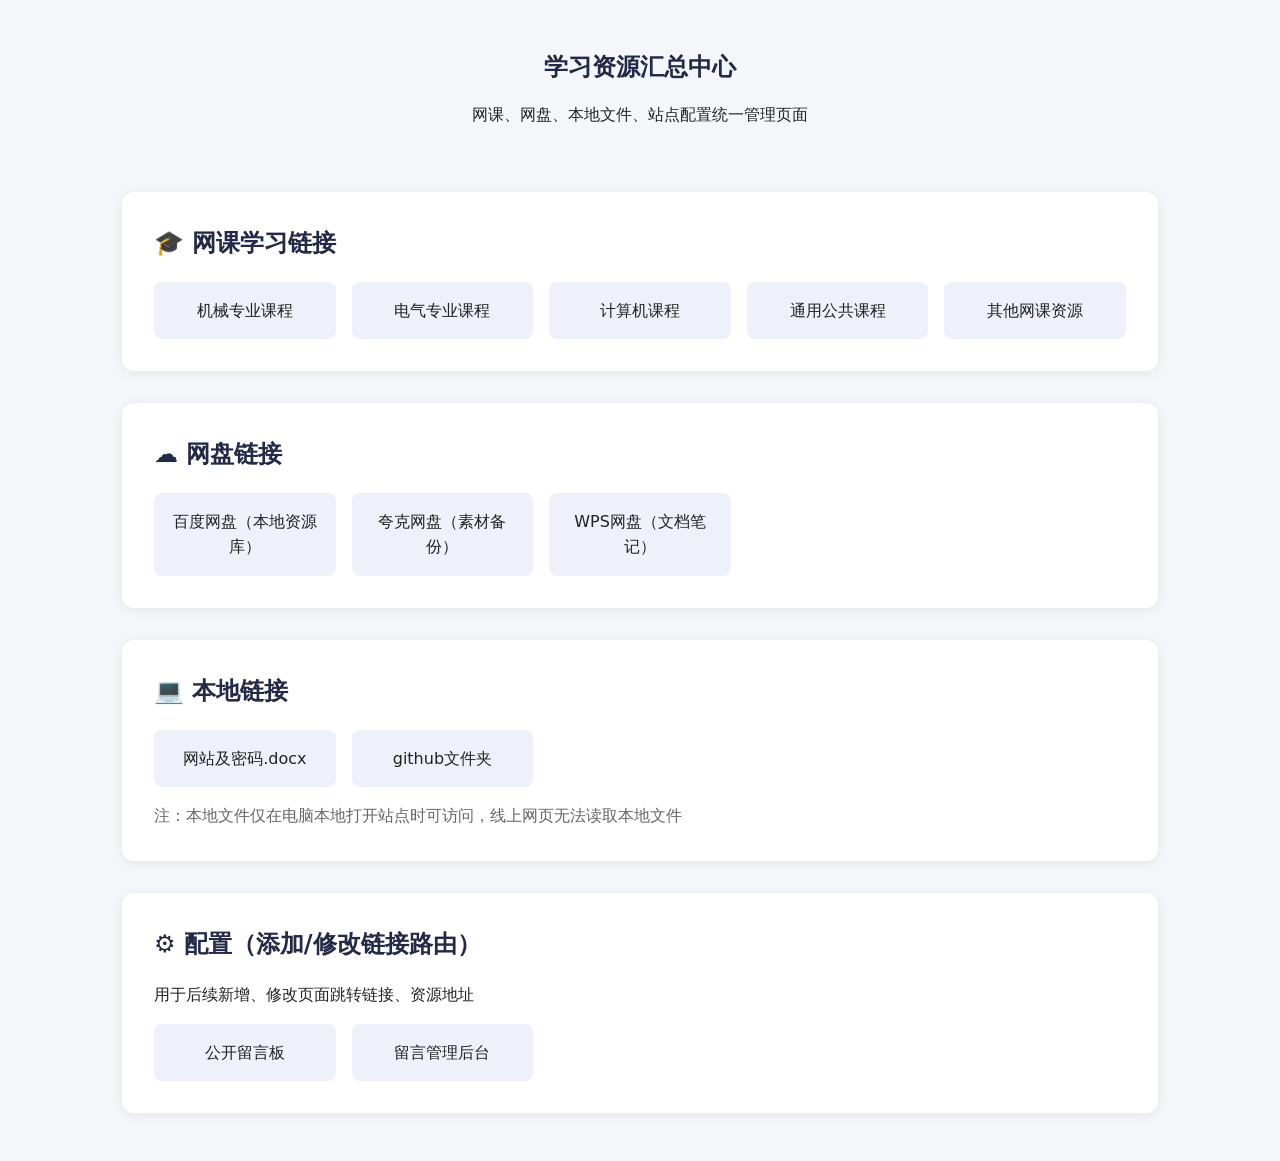
==== index.html @ 5c82ffae "站点内容自动更新 周四 2026/07/23 22:11:00.26" ====
<!DOCTYPE html>
<html lang="zh-CN">
<head>
    <meta charset="UTF-8">
    <meta name="viewport" content="width=device-width, initial-scale=1.0">
    <title>我的大学学习知识库</title>
    <link rel="stylesheet" href="style.css">
</head>
<body>
<main class="container">
    <section class="welcome">
        <h1>学习资源汇总中心</h1>
        <p>网课、网盘、本地文件、站点配置统一管理页面</p>
    </section>

    <!-- 板块1：网课学习链接 -->
    <section id="online-course" class="card-box">
        <h2>🎓 网课学习链接</h2>
        <div class="card-row" style="margin-top:16px;">
            <div class="card" onclick="window.open('mechanical.html','_blank')">机械专业课程</div>
            <div class="card" onclick="window.open('electric.html','_blank')">电气专业课程</div>
            <div class="card" onclick="window.open('computer.html','_blank')">计算机课程</div>
            <div class="card" onclick="window.open('general.html','_blank')">通用公共课程</div>
            <div class="card" onclick="window.open('other.html','_blank')">其他网课资源</div>
        </div>
    </section>

    <!-- 板块2：网盘链接 -->
    <section id="net-disk" class="card-box">
        <h2>☁️ 网盘链接</h2>
        <div class="card-row" style="margin-top:16px;">
            <a target="_blank" href="#" class="card">百度网盘（本地资源库）</a>
            <a target="_blank" href="#" class="card">夸克网盘（素材备份）</a>
            <a target="_blank" href="#" class="card">WPS网盘（文档笔记）</a>
        </div>
    </section>

    <!-- 板块3：本地链接 -->
    <section id="local-file" class="card-box">
        <h2>💻 本地链接</h2>
        <div class="card-row" style="margin-top:16px;">
            <a href="网站及密码.docx" class="card">网站及密码.docx</a>
            <a href="#" class="card">github文件夹</a>
        </div>
        <p style="margin-top:16px; color:#666;">注：本地文件仅在电脑本地打开站点时可访问，线上网页无法读取本地文件</p>
    </section>

    <!-- 板块4：配置 -->
    <section id="config" class="card-box">
        <h2>⚙️ 配置（添加/修改链接路由）</h2>
        <p>用于后续新增、修改页面跳转链接、资源地址</p>
        <div class="card-row" style="margin-top:16px;">
            <div class="card" onclick="window.open('message.html','_blank')">公开留言板</div>
            <div class="card" onclick="window.open('https://github.com/LuciferTzzz/LuciferTzzz.github.io/issues?q=label%3Amessage-board','_blank')">留言管理后台</div>
        </div>
    </section>
</main>
</body>
</html>
---- style.css ----
* {
    margin: 0;
    padding: 0;
    box-sizing: border-box;
    font-family: "Microsoft YaHei", system-ui, sans-serif;
}

body {
    background-color: #f4f6fa;
    color: #222;
    line-height: 1.6;
}

.navbar {
    background: #232946;
    color: white;
    padding: 1rem 5%;
    display: flex;
    justify-content: space-between;
    align-items: center;
    flex-wrap: wrap;
    gap: 1rem;
}
.nav-title {
    font-size: 1.4rem;
    font-weight: bold;
}
.nav-list a {
    color: #d8d9e6;
    text-decoration: none;
    margin: 0 0.7rem;
}
.nav-list a.active, .nav-list a:hover {
    color: #fff;
    border-bottom: 2px solid #b491c8;
}

.container {
    max-width: 1100px;
    margin: 3rem auto;
    padding: 0 2rem;
}

.welcome {
    text-align: center;
    margin-bottom: 4rem;
}
.welcome h1 {
    color: #232946;
    margin-bottom: 1rem;
}

.card-box {
    background: white;
    padding: 2rem;
    border-radius: 12px;
    box-shadow: 0 2px 12px #00000012;
    margin-bottom: 2rem;
}
.card-box h2 {
    margin-bottom: 1.2rem;
    color: #232946;
}

.card-row {
    display: grid;
    grid-template-columns: repeat(auto-fill, minmax(160px, 1fr));
    gap: 1rem;
}
.card {
    background: #eef0fa;
    padding: 1rem;
    text-align: center;
    border-radius: 8px;
    cursor: default;
    transition: 0.2s;
    /* 新增：让a标签继承样式，去除链接下划线 */
    text-decoration: none;
    color: inherit;
}
.card:hover {
    background: #d8dcf0;
}

.link-list {
    padding-left: 1.4rem;
}
.link-list li {
    padding: 4px 0;
}

footer {
    text-align: center;
    padding: 2rem;
    color: #666;
    font-size: 0.9rem;
}

.back-home-btn {
    display: inline-block;
    padding: 10px 16px;
    background: #232946;
    color: white;
    text-decoration: none;
    border-radius: 8px;
    font-size: 0.95rem;
}

.back-home-btn:hover {
    background: #b491c8;
}
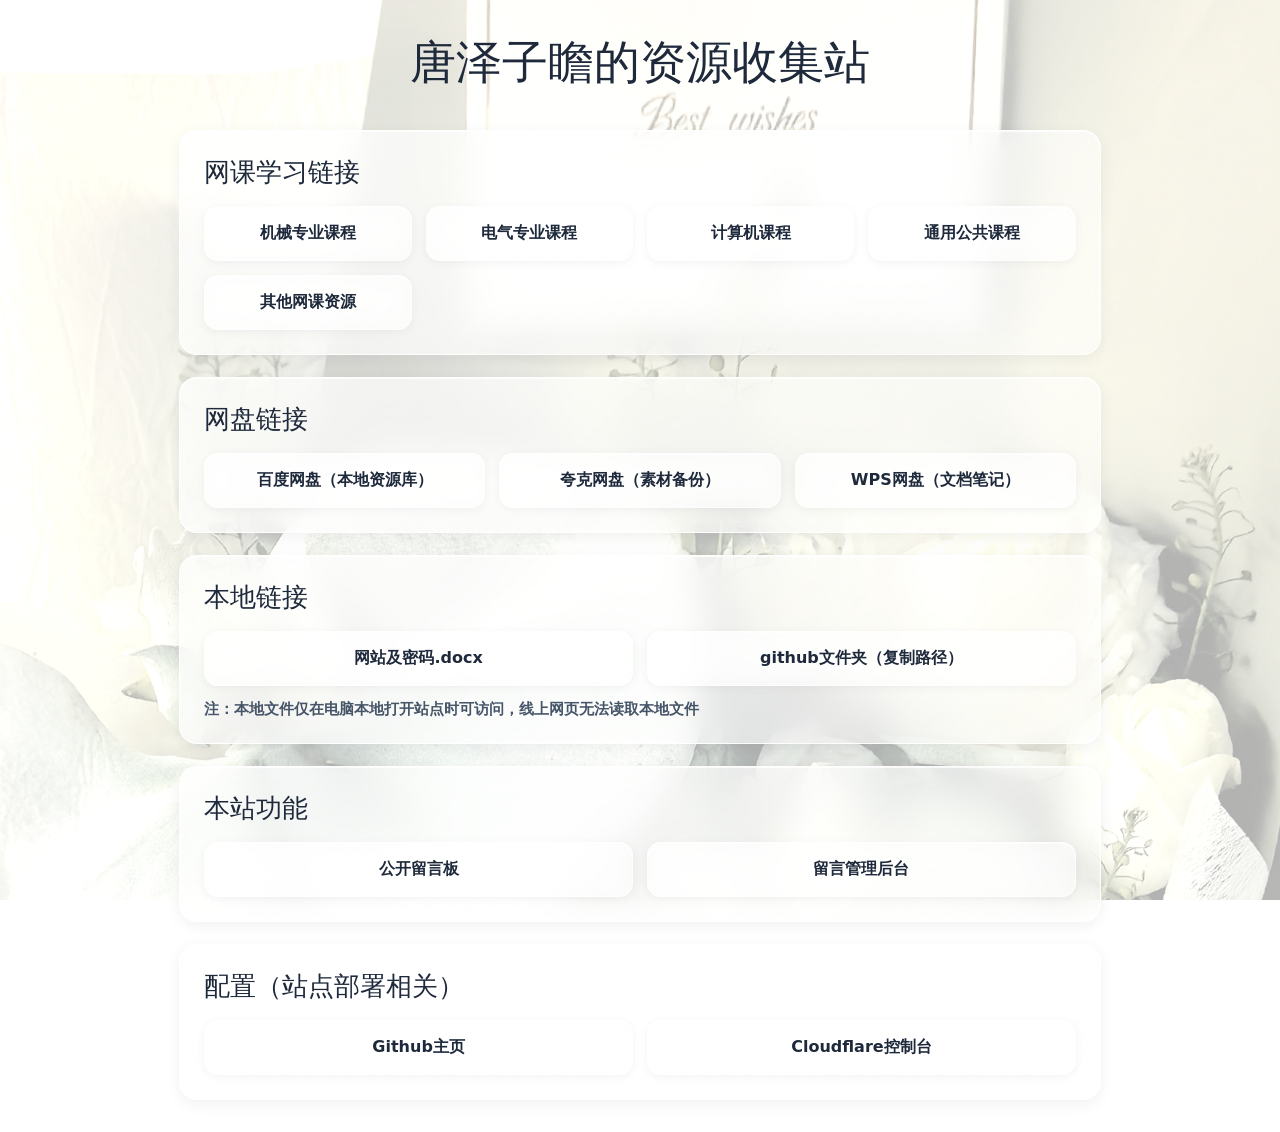
==== commit fed686a8: "站点内容自动更新 周五 2026/07/24 19:54:22.71" ====
--- a/index.html
+++ b/index.html
@@ -1,21 +1,156 @@
 <!DOCTYPE html>
 <html lang="zh-CN">
 <head>
-    <meta charset="UTF-8">
-    <meta name="viewport" content="width=device-width, initial-scale=1.0">
-    <title>我的大学学习知识库</title>
-    <link rel="stylesheet" href="style.css">
+<meta charset="UTF-8">
+<meta name="viewport" content="width=device-width, initial-scale=1.0, maximum-scale=1.0, user-scalable=no">
+<link rel="icon" href="data:image/svg+xml,<svg xmlns='http://www.w3.org/2000/svg' viewBox='0 0 100 100'><text y='90' font-size='90'>📚</text></svg>">
+<title>唐泽子瞻的资源收集站</title>
+<style>
+*{box-sizing:border-box;margin:0;padding:0}
+body{
+    max-width:960px;
+    margin:2rem auto;
+    padding:0 clamp(0.8rem,3vw,1.2rem);
+    font-family:"PingFang SC","Microsoft YaHei","HarmonyOS Sans SC",system-ui,-apple-system,sans-serif;
+    font-weight:bold;
+    background: url("flowers.png") no-repeat center center fixed;
+    background-size: cover;
+    min-height: 100vh;
+    position: relative;
+    overflow-x: hidden;
+}
+#particles{
+    position: fixed;
+    top: 0;
+    left: 0;
+    width: 100%;
+    height: 100%;
+    pointer-events: none;
+    z-index: 999;
+}
+.welcome{
+    text-align:center;
+    margin-bottom:clamp(24px,5vw,36px);
+}
+.welcome h1{
+    font-size:clamp(32px,7vw,46px);
+    margin-bottom:0;
+    font-family:"LiSu","隶书","STLiti","KaiTi","楷体","HarmonyOS Sans SC","PingFang SC",system-ui,sans-serif;
+    font-weight:normal;
+    color:#1e293b;
+}
+.card-box{
+    border-radius:18px;
+    padding:clamp(18px,3vw,24px);
+    margin-bottom:clamp(16px,4vw,22px);
+    background: linear-gradient(135deg, rgba(255,255,255,0.75) 0%, rgba(255,255,255,0.55) 100%);
+    backdrop-filter: blur(16px) saturate(140%);
+    -webkit-backdrop-filter: blur(16px) saturate(140%);
+    border:1px solid rgba(255,255,255,0.85);
+    box-shadow: 0 4px 16px rgba(15, 23, 42, 0.06), inset 0 1px 1px rgba(255,255,255,0.8);
+    transition:0.28s ease;
+    position:relative;
+    overflow:hidden;
+    cursor:default;
+}
+.card-box::before{
+    content:"";
+    position:absolute;
+    inset:-1px;
+    border-radius:19px;
+    padding:1px;
+    background:linear-gradient(135deg,rgba(255,255,255,0.9),rgba(255,255,255,0.25),rgba(255,255,255,0.7));
+    -webkit-mask: linear-gradient(#fff 0 0) content-box, linear-gradient(#fff 0 0);
+    mask: linear-gradient(#fff 0 0) content-box, linear-gradient(#fff 0 0);
+    -webkit-mask-composite: xor;
+    mask-composite: exclude;
+    opacity:0.55;
+    pointer-events:none;
+}
+.card-box::after{
+    content:"";
+    position:absolute;
+    inset:-30%;
+    background:radial-gradient(circle at var(--x,0) var(--y,0), rgba(255,255,255,0.22), transparent 42%);
+    pointer-events:none;
+    opacity:0;
+    transition:opacity 0.3s;
+}
+.card-box:hover::after{
+    opacity:1;
+}
+.card-box:hover{
+    transform: translateY(-3px);
+    box-shadow:0 14px 32px rgba(15, 23, 42, 0.10), inset 0 1px 1px rgba(255,255,255,0.9);
+}
+.card-box h2{
+    font-size:clamp(20px,4vw,26px);
+    color:#1e293b;
+    font-family:"LiSu","隶书","STLiti","KaiTi","楷体","HarmonyOS Sans SC","PingFang SC",system-ui,sans-serif;
+    font-weight:normal;
+}
+.card-row{
+    display:grid;
+    grid-template-columns: repeat(auto-fit, minmax(clamp(140px,22vw,170px), 1fr));
+    gap:clamp(10px,2vw,14px);
+}
+.card, .card:link{
+    display:flex;
+    align-items:center;
+    justify-content:center;
+    text-align:center;
+    padding:clamp(12px,2vw,16px) 8px;
+    border-radius:14px;
+    background:linear-gradient(135deg,rgba(255,255,255,0.65),rgba(255,255,255,0.42));
+    border:1px solid rgba(255,255,255,0.7);
+    font-size:clamp(14px,2.8vw,16px);
+    color:#1e293b;
+    text-decoration:none;
+    transition:0.26s ease;
+    backdrop-filter: blur(10px);
+    -webkit-backdrop-filter: blur(10px);
+    box-shadow:0 2px 10px rgba(15,23,42,0.05), inset 0 1px 1px rgba(255,255,255,0.75);
+    position:relative;
+    overflow:hidden;
+    cursor:pointer;
+}
+.card::before{
+    content:"";
+    position:absolute;
+    inset:0;
+    background:radial-gradient(circle at var(--x,0) var(--y,0), rgba(255,255,255,0.3), transparent 38%);
+    pointer-events:none;
+    opacity:0;
+    transition:opacity 0.28s;
+}
+.card:hover::before{
+    opacity:1;
+}
+.card:hover{
+    transform: translateY(-3px) scale(1.02);
+    background:linear-gradient(135deg,rgba(255,255,255,0.75),rgba(255,255,255,0.52));
+    box-shadow:0 10px 24px rgba(15,23,42,0.09), inset 0 1px 1px rgba(255,255,255,0.85);
+}
+.card:active{
+    transform: translateY(0px) scale(0.985);
+}
+.card-box > p{
+    margin-top:14px;
+    font-size:clamp(13px,2.5vw,15px);
+    color:#475569;
+}
+</style>
 </head>
 <body>
+<canvas id="particles"></canvas>
 <main class="container">
     <section class="welcome">
-        <h1>学习资源汇总中心</h1>
-        <p>网课、网盘、本地文件、站点配置统一管理页面</p>
+        <h1>唐泽子瞻的资源收集站</h1>
     </section>
 
     <!-- 板块1：网课学习链接 -->
     <section id="online-course" class="card-box">
-        <h2>🎓 网课学习链接</h2>
+        <h2>网课学习链接</h2>
         <div class="card-row" style="margin-top:16px;">
             <div class="card" onclick="window.open('mechanical.html','_blank')">机械专业课程</div>
             <div class="card" onclick="window.open('electric.html','_blank')">电气专业课程</div>
@@ -27,7 +162,7 @@
 
     <!-- 板块2：网盘链接 -->
     <section id="net-disk" class="card-box">
-        <h2>☁️ 网盘链接</h2>
+        <h2>网盘链接</h2>
         <div class="card-row" style="margin-top:16px;">
             <a target="_blank" href="#" class="card">百度网盘（本地资源库）</a>
             <a target="_blank" href="#" class="card">夸克网盘（素材备份）</a>
@@ -37,23 +172,125 @@
 
     <!-- 板块3：本地链接 -->
     <section id="local-file" class="card-box">
-        <h2>💻 本地链接</h2>
+        <h2>本地链接</h2>
         <div class="card-row" style="margin-top:16px;">
             <a href="网站及密码.docx" class="card">网站及密码.docx</a>
-            <a href="#" class="card">github文件夹</a>
-        </div>
-        <p style="margin-top:16px; color:#666;">注：本地文件仅在电脑本地打开站点时可访问，线上网页无法读取本地文件</p>
-    </section>
-
-    <!-- 板块4：配置 -->
-    <section id="config" class="card-box">
-        <h2>⚙️ 配置（添加/修改链接路由）</h2>
-        <p>用于后续新增、修改页面跳转链接、资源地址</p>
+            <div class="card" onclick="copyGithubPath()">github文件夹（复制路径）</div>
+        </div>
+        <p>注：本地文件仅在电脑本地打开站点时可访问，线上网页无法读取本地文件</p>
+    </section>
+
+    <!-- 板块4：本站功能 -->
+    <section id="site-func" class="card-box">
+        <h2>本站功能</h2>
         <div class="card-row" style="margin-top:16px;">
             <div class="card" onclick="window.open('message.html','_blank')">公开留言板</div>
             <div class="card" onclick="window.open('https://github.com/LuciferTzzz/LuciferTzzz.github.io/issues?q=label%3Amessage-board','_blank')">留言管理后台</div>
         </div>
     </section>
+
+    <!-- 板块5：配置管理 -->
+    <section id="config" class="card-box">
+        <h2>配置（站点部署相关）</h2>
+        <div class="card-row" style="margin-top:16px;">
+            <a target="_blank" href="https://github.com" class="card">Github主页</a>
+            <a target="_blank" href="https://dash.cloudflare.com/" class="card">Cloudflare控制台</a>
+        </div>
+    </section>
 </main>
+
+<script>
+// 复制github本地文件夹路径
+function copyGithubPath(){
+    const path = 'D:\\study\\coding\\github';
+    navigator.clipboard.writeText(path).then(()=>{
+        alert('路径已复制：\n' + path + '\n打开此电脑，地址栏粘贴跳转');
+    }).catch(()=>{
+        alert('复制失败，路径：\n' + path);
+    })
+}
+
+/* 粒子动画 + 鼠标跟随反光变量注入 */
+const canvas = document.getElementById("particles");
+const ctx = canvas.getContext("2d");
+let w, h;
+let particles = [];
+let mouse = { x: 0, y: 0 };
+
+function resize(){
+  w = canvas.width = window.innerWidth;
+  h = canvas.height = window.innerHeight;
+}
+resize();
+window.addEventListener("resize", resize);
+
+class Particle{
+  constructor(x, y, type = "move"){
+    this.x = x;
+    this.y = y;
+    this.size = type === "click" ? Math.random() * 6 + 4 : Math.random() * 3 + 2;
+    this.speedX = (Math.random() - 0.5) * (type === "click" ? 6 : 2);
+    this.speedY = (Math.random() - 0.5) * (type === "click" ? 6 : 2);
+    this.life = 1;
+    this.decay = type === "click" ? 0.018 : 0.008;
+    this.color = type === "click"
+      ? `rgba(80, 90, 110, ${Math.random() * 0.35 + 0.18})`
+      : `rgba(120, 130, 150, ${Math.random() * 0.25 + 0.1})`;
+  }
+  update(){
+    this.x += this.speedX;
+    this.y += this.speedY;
+    this.life -= this.decay;
+    this.size *= 0.97;
+  }
+  draw(){
+    ctx.save();
+    ctx.globalAlpha = this.life;
+    ctx.fillStyle = this.color;
+    ctx.beginPath();
+    ctx.arc(this.x, this.y, this.size, 0, Math.PI * 2);
+    ctx.fill();
+    ctx.restore();
+  }
+}
+
+function spawn(x, y, type = "move"){
+  const count = type === "click" ? 12 : 3;
+  for(let i = 0; i < count; i++){
+    particles.push(new Particle(x, y, type));
+  }
+}
+
+window.addEventListener("mousemove", e=>{
+  mouse.x = e.clientX;
+  mouse.y = e.clientY;
+  spawn(mouse.x, mouse.y, "move");
+
+  document.querySelectorAll(".card-box, .card").forEach(el=>{
+    const rect = el.getBoundingClientRect();
+    const x = ((mouse.x - rect.left) / rect.width) * 100;
+    const y = ((mouse.y - rect.top) / rect.height) * 100;
+    el.style.setProperty("--x", `${x}%`);
+    el.style.setProperty("--y", `${y}%`);
+  });
+});
+
+window.addEventListener("mousedown", e=>{
+  for(let i = 0; i < 3; i++){
+    setTimeout(()=> spawn(e.clientX, e.clientY, "click"), i * 16);
+  }
+});
+
+function animate(){
+  ctx.clearRect(0, 0, w, h);
+  particles = particles.filter(p=> p.life > 0 && p.size > 0.5);
+  particles.forEach(p=>{
+    p.update();
+    p.draw();
+  });
+  requestAnimationFrame(animate);
+}
+animate();
+</script>
 </body>
 </html>
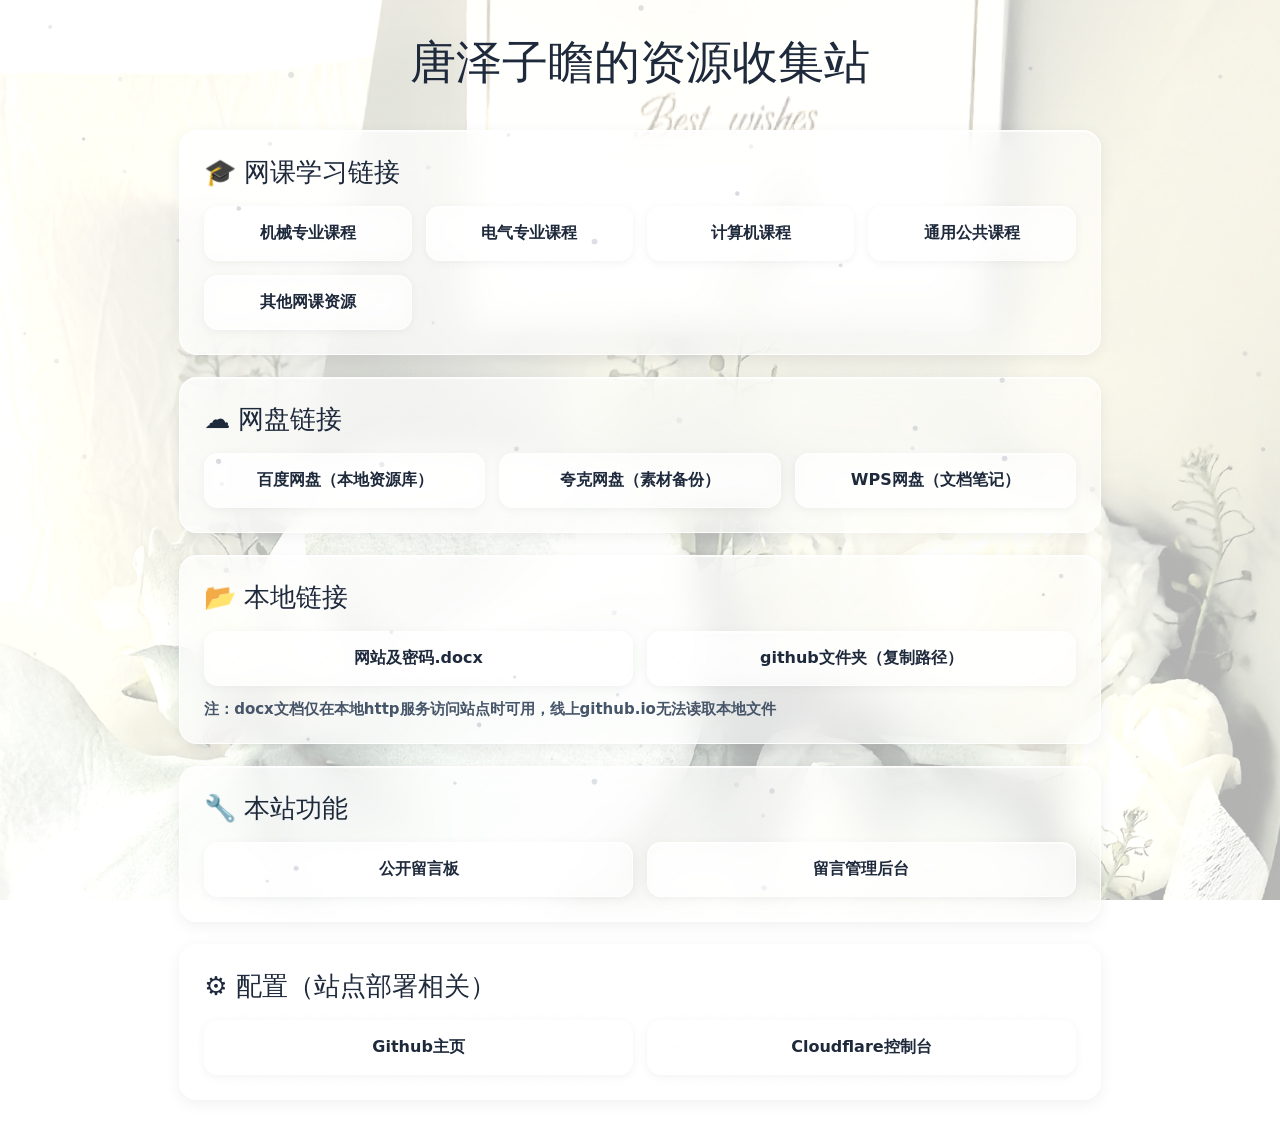
==== commit 8dea1994: "站点内容自动更新 周六 2026/08/01 16:35:55.07" ====
--- a/index.html
+++ b/index.html
@@ -11,7 +11,7 @@
     max-width:960px;
     margin:2rem auto;
     padding:0 clamp(0.8rem,3vw,1.2rem);
-    font-family:"PingFang SC","Microsoft YaHei","HarmonyOS Sans SC",system-ui,-apple-system,sans-serif;
+    font-family:"LiSu","隶书","STLiti","KaiTi","HarmonyOS Sans SC","PingFang SC",system-ui,-apple-system,sans-serif;
     font-weight:bold;
     background: url("flowers.png") no-repeat center center fixed;
     background-size: cover;
@@ -150,7 +150,7 @@
 
     <!-- 板块1：网课学习链接 -->
     <section id="online-course" class="card-box">
-        <h2>网课学习链接</h2>
+        <h2>🎓 网课学习链接</h2>
         <div class="card-row" style="margin-top:16px;">
             <div class="card" onclick="window.open('mechanical.html','_blank')">机械专业课程</div>
             <div class="card" onclick="window.open('electric.html','_blank')">电气专业课程</div>
@@ -162,27 +162,27 @@
 
     <!-- 板块2：网盘链接 -->
     <section id="net-disk" class="card-box">
-        <h2>网盘链接</h2>
-        <div class="card-row" style="margin-top:16px;">
-            <a target="_blank" href="#" class="card">百度网盘（本地资源库）</a>
-            <a target="_blank" href="#" class="card">夸克网盘（素材备份）</a>
-            <a target="_blank" href="#" class="card">WPS网盘（文档笔记）</a>
+        <h2>☁️ 网盘链接</h2>
+        <div class="card-row" style="margin-top:16px;">
+            <div class="card" onclick="openApp('baidunetdisk://','https://pan.baidu.com','百度网盘')">百度网盘（本地资源库）</div>
+            <div class="card" onclick="openApp('quark://','https://pan.quark.cn','夸克网盘')">夸克网盘（素材备份）</div>
+            <div class="card" onclick="openApp('wps://','https://www.kdocs.cn','WPS网盘')">WPS网盘（文档笔记）</div>
         </div>
     </section>
 
     <!-- 板块3：本地链接 -->
     <section id="local-file" class="card-box">
-        <h2>本地链接</h2>
+        <h2>📂 本地链接</h2>
         <div class="card-row" style="margin-top:16px;">
             <a href="网站及密码.docx" class="card">网站及密码.docx</a>
-            <div class="card" onclick="copyGithubPath()">github文件夹（复制路径）</div>
-        </div>
-        <p>注：本地文件仅在电脑本地打开站点时可访问，线上网页无法读取本地文件</p>
+            <div class="card" onclick="copyGithubFolder()">github文件夹（复制路径）</div>
+        </div>
+        <p>注：docx文档仅在本地http服务访问站点时可用，线上github.io无法读取本地文件</p>
     </section>
 
     <!-- 板块4：本站功能 -->
     <section id="site-func" class="card-box">
-        <h2>本站功能</h2>
+        <h2>🔧 本站功能</h2>
         <div class="card-row" style="margin-top:16px;">
             <div class="card" onclick="window.open('message.html','_blank')">公开留言板</div>
             <div class="card" onclick="window.open('https://github.com/LuciferTzzz/LuciferTzzz.github.io/issues?q=label%3Amessage-board','_blank')">留言管理后台</div>
@@ -191,7 +191,7 @@
 
     <!-- 板块5：配置管理 -->
     <section id="config" class="card-box">
-        <h2>配置（站点部署相关）</h2>
+        <h2>⚙️ 配置（站点部署相关）</h2>
         <div class="card-row" style="margin-top:16px;">
             <a target="_blank" href="https://github.com" class="card">Github主页</a>
             <a target="_blank" href="https://dash.cloudflare.com/" class="card">Cloudflare控制台</a>
@@ -200,17 +200,33 @@
 </main>
 
 <script>
-// 复制github本地文件夹路径
-function copyGithubPath(){
+// 复制github本地目录
+function copyGithubFolder(){
     const path = 'D:\\study\\coding\\github';
     navigator.clipboard.writeText(path).then(()=>{
-        alert('路径已复制：\n' + path + '\n打开此电脑，地址栏粘贴跳转');
+        alert('本地目录路径复制成功！\n路径：' + path + '\n打开此电脑地址栏粘贴直接跳转');
     }).catch(()=>{
-        alert('复制失败，路径：\n' + path);
+        alert('复制失败！路径：D:\\study\\coding\\github');
     })
 }
 
-/* 粒子动画 + 鼠标跟随反光变量注入 */
+/**
+ * 极简唤起客户端函数
+ * @param scheme 自定义协议
+ * @param webUrl 网页兜底地址
+ * @param appName 软件名称
+ */
+function openApp(scheme, webUrl, appName){
+    const newTab = window.open(scheme, '_self');
+    setTimeout(()=>{
+        const jump = confirm(`无法唤起【${appName}】客户端？\n确认打开网页版`);
+        if(jump){
+            window.open(webUrl,'_blank');
+        }
+    },1400)
+}
+
+/* 粒子动画 + 鼠标反光交互 */
 const canvas = document.getElementById("particles");
 const ctx = canvas.getContext("2d");
 let w, h;
@@ -225,17 +241,15 @@
 window.addEventListener("resize", resize);
 
 class Particle{
-  constructor(x, y, type = "move"){
+  constructor(x, y){
     this.x = x;
     this.y = y;
-    this.size = type === "click" ? Math.random() * 6 + 4 : Math.random() * 3 + 2;
-    this.speedX = (Math.random() - 0.5) * (type === "click" ? 6 : 2);
-    this.speedY = (Math.random() - 0.5) * (type === "click" ? 6 : 2);
+    this.size = Math.random() * 3 + 2;
+    this.speedX = (Math.random() - 0.5) * 2;
+    this.speedY = (Math.random() - 0.5) * 2;
     this.life = 1;
-    this.decay = type === "click" ? 0.018 : 0.008;
-    this.color = type === "click"
-      ? `rgba(80, 90, 110, ${Math.random() * 0.35 + 0.18})`
-      : `rgba(120, 130, 150, ${Math.random() * 0.25 + 0.1})`;
+    this.decay = 0.008;
+    this.color = `rgba(120, 130, 150, ${Math.random() * 0.25 + 0.1})`;
   }
   update(){
     this.x += this.speedX;
@@ -254,43 +268,37 @@
   }
 }
 
-function spawn(x, y, type = "move"){
-  const count = type === "click" ? 12 : 3;
-  for(let i = 0; i < count; i++){
-    particles.push(new Particle(x, y, type));
-  }
-}
-
-window.addEventListener("mousemove", e=>{
-  mouse.x = e.clientX;
-  mouse.y = e.clientY;
-  spawn(mouse.x, mouse.y, "move");
-
-  document.querySelectorAll(".card-box, .card").forEach(el=>{
-    const rect = el.getBoundingClientRect();
-    const x = ((mouse.x - rect.left) / rect.width) * 100;
-    const y = ((mouse.y - rect.top) / rect.height) * 100;
-    el.style.setProperty("--x", `${x}%`);
-    el.style.setProperty("--y", `${y}%`);
-  });
-});
-
-window.addEventListener("mousedown", e=>{
-  for(let i = 0; i < 3; i++){
-    setTimeout(()=> spawn(e.clientX, e.clientY, "click"), i * 16);
-  }
-});
+function initParticles(){
+    particles = [];
+    for(let i=0;i<60;i++){
+        particles.push(new Particle(Math.random()*w, Math.random()*h));
+    }
+}
+initParticles();
 
 function animate(){
-  ctx.clearRect(0, 0, w, h);
-  particles = particles.filter(p=> p.life > 0 && p.size > 0.5);
-  particles.forEach(p=>{
-    p.update();
-    p.draw();
-  });
-  requestAnimationFrame(animate);
+    ctx.clearRect(0,0,w,h);
+    for(let i=0;i<particles.length;i++){
+        particles[i].update();
+        particles[i].draw();
+        if(particles[i].life <= 0){
+            particles.splice(i,1);
+            i--;
+            particles.push(new Particle(Math.random()*w, Math.random()*h));
+        }
+    }
+    requestAnimationFrame(animate);
 }
 animate();
+
+// 卡片鼠标反光效果
+document.querySelectorAll(".card-box, .card").forEach(el=>{
+    el.addEventListener("mousemove",e=>{
+        const rect = el.getBoundingClientRect();
+        el.style.setProperty('--x', e.clientX - rect.left + "px");
+        el.style.setProperty('--y', e.clientY - rect.top + "px");
+    })
+})
 </script>
 </body>
 </html>
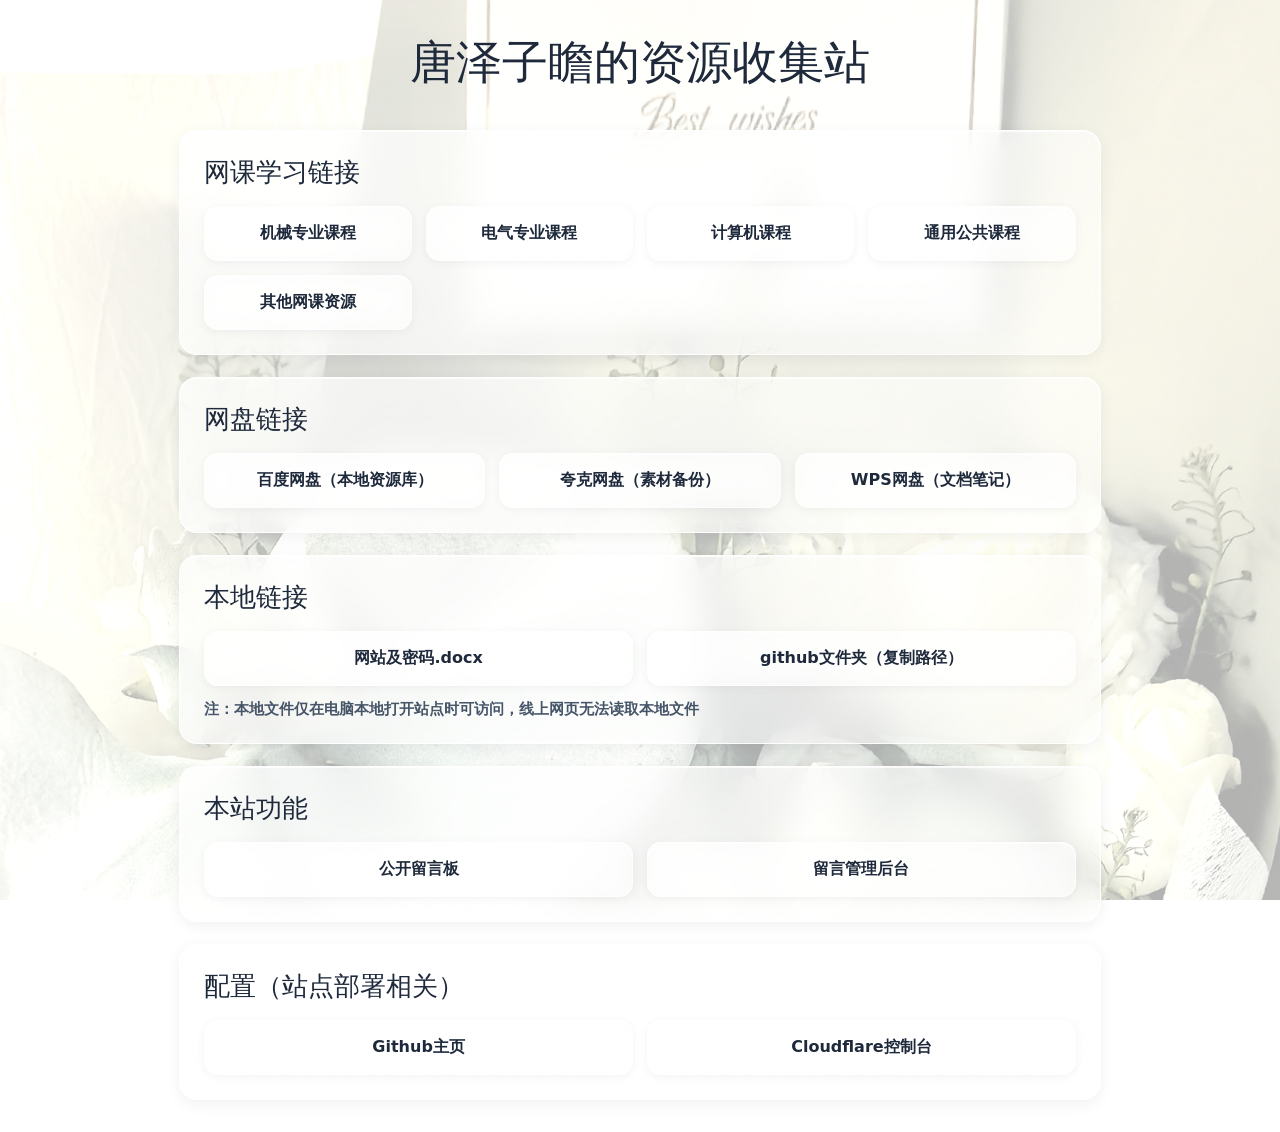
==== commit 2ad02eb0: "站点内容自动更新 周六 2026/08/01 16:43:56.61" ====
--- a/index.html
+++ b/index.html
@@ -11,7 +11,7 @@
     max-width:960px;
     margin:2rem auto;
     padding:0 clamp(0.8rem,3vw,1.2rem);
-    font-family:"LiSu","隶书","STLiti","KaiTi","HarmonyOS Sans SC","PingFang SC",system-ui,-apple-system,sans-serif;
+    font-family:"PingFang SC","Microsoft YaHei","HarmonyOS Sans SC",system-ui,-apple-system,sans-serif;
     font-weight:bold;
     background: url("flowers.png") no-repeat center center fixed;
     background-size: cover;
@@ -150,7 +150,7 @@
 
     <!-- 板块1：网课学习链接 -->
     <section id="online-course" class="card-box">
-        <h2>🎓 网课学习链接</h2>
+        <h2>网课学习链接</h2>
         <div class="card-row" style="margin-top:16px;">
             <div class="card" onclick="window.open('mechanical.html','_blank')">机械专业课程</div>
             <div class="card" onclick="window.open('electric.html','_blank')">电气专业课程</div>
@@ -162,27 +162,27 @@
 
     <!-- 板块2：网盘链接 -->
     <section id="net-disk" class="card-box">
-        <h2>☁️ 网盘链接</h2>
-        <div class="card-row" style="margin-top:16px;">
-            <div class="card" onclick="openApp('baidunetdisk://','https://pan.baidu.com','百度网盘')">百度网盘（本地资源库）</div>
-            <div class="card" onclick="openApp('quark://','https://pan.quark.cn','夸克网盘')">夸克网盘（素材备份）</div>
-            <div class="card" onclick="openApp('wps://','https://www.kdocs.cn','WPS网盘')">WPS网盘（文档笔记）</div>
+        <h2>网盘链接</h2>
+        <div class="card-row" style="margin-top:16px;">
+            <div class="card" onclick="launchClient('baidunetdisk://','https://pan.baidu.com','百度网盘')">百度网盘（本地资源库）</div>
+            <div class="card" onclick="launchClient('quark://','https://pan.quark.cn','夸克网盘')">夸克网盘（素材备份）</div>
+            <div class="card" onclick="launchWps()">WPS网盘（文档笔记）</div>
         </div>
     </section>
 
     <!-- 板块3：本地链接 -->
     <section id="local-file" class="card-box">
-        <h2>📂 本地链接</h2>
+        <h2>本地链接</h2>
         <div class="card-row" style="margin-top:16px;">
             <a href="网站及密码.docx" class="card">网站及密码.docx</a>
-            <div class="card" onclick="copyGithubFolder()">github文件夹（复制路径）</div>
-        </div>
-        <p>注：docx文档仅在本地http服务访问站点时可用，线上github.io无法读取本地文件</p>
+            <div class="card" onclick="copyGithubPath()">github文件夹（复制路径）</div>
+        </div>
+        <p>注：本地文件仅在电脑本地打开站点时可访问，线上网页无法读取本地文件</p>
     </section>
 
     <!-- 板块4：本站功能 -->
     <section id="site-func" class="card-box">
-        <h2>🔧 本站功能</h2>
+        <h2>本站功能</h2>
         <div class="card-row" style="margin-top:16px;">
             <div class="card" onclick="window.open('message.html','_blank')">公开留言板</div>
             <div class="card" onclick="window.open('https://github.com/LuciferTzzz/LuciferTzzz.github.io/issues?q=label%3Amessage-board','_blank')">留言管理后台</div>
@@ -191,7 +191,7 @@
 
     <!-- 板块5：配置管理 -->
     <section id="config" class="card-box">
-        <h2>⚙️ 配置（站点部署相关）</h2>
+        <h2>配置（站点部署相关）</h2>
         <div class="card-row" style="margin-top:16px;">
             <a target="_blank" href="https://github.com" class="card">Github主页</a>
             <a target="_blank" href="https://dash.cloudflare.com/" class="card">Cloudflare控制台</a>
@@ -200,33 +200,95 @@
 </main>
 
 <script>
-// 复制github本地目录
-function copyGithubFolder(){
+// 判断当前是否为本地文件打开（file://协议）
+const isLocalFile = window.location.protocol === "file:";
+
+// 复制github本地文件夹路径
+function copyGithubPath(){
     const path = 'D:\\study\\coding\\github';
     navigator.clipboard.writeText(path).then(()=>{
-        alert('本地目录路径复制成功！\n路径：' + path + '\n打开此电脑地址栏粘贴直接跳转');
+        alert('路径已复制：\n' + path + '\n打开此电脑，地址栏粘贴跳转');
     }).catch(()=>{
-        alert('复制失败！路径：D:\\study\\coding\\github');
+        alert('复制失败，路径：\n' + path);
     })
 }
 
 /**
- * 极简唤起客户端函数
- * @param scheme 自定义协议
+ * 通用唤起本地客户端函数
+ * @param scheme 协议
  * @param webUrl 网页兜底地址
- * @param appName 软件名称
+ * @param name 软件名称
  */
-function openApp(scheme, webUrl, appName){
-    const newTab = window.open(scheme, '_self');
-    setTimeout(()=>{
-        const jump = confirm(`无法唤起【${appName}】客户端？\n确认打开网页版`);
-        if(jump){
-            window.open(webUrl,'_blank');
-        }
-    },1400)
-}
-
-/* 粒子动画 + 鼠标反光交互 */
+function launchClient(scheme, webUrl, name){
+    // 如果本地文件模式，直接弹窗选择（绕过失效的visibility检测）
+    if(isLocalFile){
+        const select = confirm(`尝试唤起【${name}】客户端\n确认=尝试打开软件\n取消=打开网页版`);
+        if(select){
+            window.location.href = scheme;
+        }else{
+            window.open(webUrl,"_blank");
+        }
+        return;
+    }
+
+    // 线上网页（https）使用原有的页面可见性检测方案
+    let switched = false;
+    const timer = setTimeout(()=>{
+        if(!switched){
+            const confirmOpen = confirm(`无法唤起${name}客户端，是否打开网页版？`);
+            if(confirmOpen){
+                window.open(webUrl,"_blank");
+            }
+        }
+        document.removeEventListener("visibilitychange", visibilityHandler);
+    },1200);
+
+    function visibilityHandler(){
+        if(document.hidden){
+            switched = true;
+            clearTimeout(timer);
+            document.removeEventListener("visibilitychange", visibilityHandler);
+        }
+    }
+    document.addEventListener("visibilitychange", visibilityHandler);
+    window.location.href = scheme;
+}
+
+/**
+ * WPS专属唤起逻辑
+ */
+function launchWps(){
+    const wpsWeb = "https://www.kdocs.cn/space/644295476/311635169";
+    if(isLocalFile){
+        const select = confirm(`尝试唤起【WPS】客户端\n确认=尝试打开软件\n取消=打开网页版`);
+        if(select){
+            window.location.href = "wps://";
+        }else{
+            window.open(wpsWeb,"_blank");
+        }
+        return;
+    }
+
+    let switched = false;
+    const timer = setTimeout(()=>{
+        if(!switched){
+            window.open(wpsWeb,"_blank");
+        }
+        document.removeEventListener("visibilitychange", visibilityHandlerWps);
+    },1200);
+
+    function visibilityHandlerWps(){
+        if(document.hidden){
+            switched = true;
+            clearTimeout(timer);
+            document.removeEventListener("visibilitychange", visibilityHandlerWps);
+        }
+    }
+    document.addEventListener("visibilitychange", visibilityHandlerWps);
+    window.location.href = "wps://";
+}
+
+/* 粒子动画 + 鼠标跟随反光变量注入 */
 const canvas = document.getElementById("particles");
 const ctx = canvas.getContext("2d");
 let w, h;
@@ -241,15 +303,17 @@
 window.addEventListener("resize", resize);
 
 class Particle{
-  constructor(x, y){
+  constructor(x, y, type = "move"){
     this.x = x;
     this.y = y;
-    this.size = Math.random() * 3 + 2;
-    this.speedX = (Math.random() - 0.5) * 2;
-    this.speedY = (Math.random() - 0.5) * 2;
+    this.size = type === "click" ? Math.random() * 6 + 4 : Math.random() * 3 + 2;
+    this.speedX = (Math.random() - 0.5) * (type === "click" ? 6 : 2);
+    this.speedY = (Math.random() - 0.5) * (type === "click" ? 6 : 2);
     this.life = 1;
-    this.decay = 0.008;
-    this.color = `rgba(120, 130, 150, ${Math.random() * 0.25 + 0.1})`;
+    this.decay = type === "click" ? 0.018 : 0.008;
+    this.color = type === "click"
+      ? `rgba(80, 90, 110, ${Math.random() * 0.35 + 0.18})`
+      : `rgba(120, 130, 150, ${Math.random() * 0.25 + 0.1})`;
   }
   update(){
     this.x += this.speedX;
@@ -268,37 +332,43 @@
   }
 }
 
-function initParticles(){
-    particles = [];
-    for(let i=0;i<60;i++){
-        particles.push(new Particle(Math.random()*w, Math.random()*h));
-    }
-}
-initParticles();
+function spawn(x, y, type = "move"){
+  const count = type === "click" ? 12 : 3;
+  for(let i = 0; i < count; i++){
+    particles.push(new Particle(x, y, type));
+  }
+}
+
+window.addEventListener("mousemove", e=>{
+  mouse.x = e.clientX;
+  mouse.y = e.clientY;
+  spawn(mouse.x, mouse.y, "move");
+
+  document.querySelectorAll(".card-box, .card").forEach(el=>{
+    const rect = el.getBoundingClientRect();
+    const x = ((mouse.x - rect.left) / rect.width) * 100;
+    const y = ((mouse.y - rect.top) / rect.height) * 100;
+    el.style.setProperty("--x", `${x}%`);
+    el.style.setProperty("--y", `${y}%`);
+  });
+});
+
+window.addEventListener("mousedown", e=>{
+  for(let i = 0; i < 3; i++){
+    setTimeout(()=> spawn(e.clientX, e.clientY, "click"), i * 16);
+  }
+});
 
 function animate(){
-    ctx.clearRect(0,0,w,h);
-    for(let i=0;i<particles.length;i++){
-        particles[i].update();
-        particles[i].draw();
-        if(particles[i].life <= 0){
-            particles.splice(i,1);
-            i--;
-            particles.push(new Particle(Math.random()*w, Math.random()*h));
-        }
-    }
-    requestAnimationFrame(animate);
+  ctx.clearRect(0, 0, w, h);
+  particles = particles.filter(p=> p.life > 0 && p.size > 0.5);
+  particles.forEach(p=>{
+    p.update();
+    p.draw();
+  });
+  requestAnimationFrame(animate);
 }
 animate();
-
-// 卡片鼠标反光效果
-document.querySelectorAll(".card-box, .card").forEach(el=>{
-    el.addEventListener("mousemove",e=>{
-        const rect = el.getBoundingClientRect();
-        el.style.setProperty('--x', e.clientX - rect.left + "px");
-        el.style.setProperty('--y', e.clientY - rect.top + "px");
-    })
-})
 </script>
 </body>
 </html>
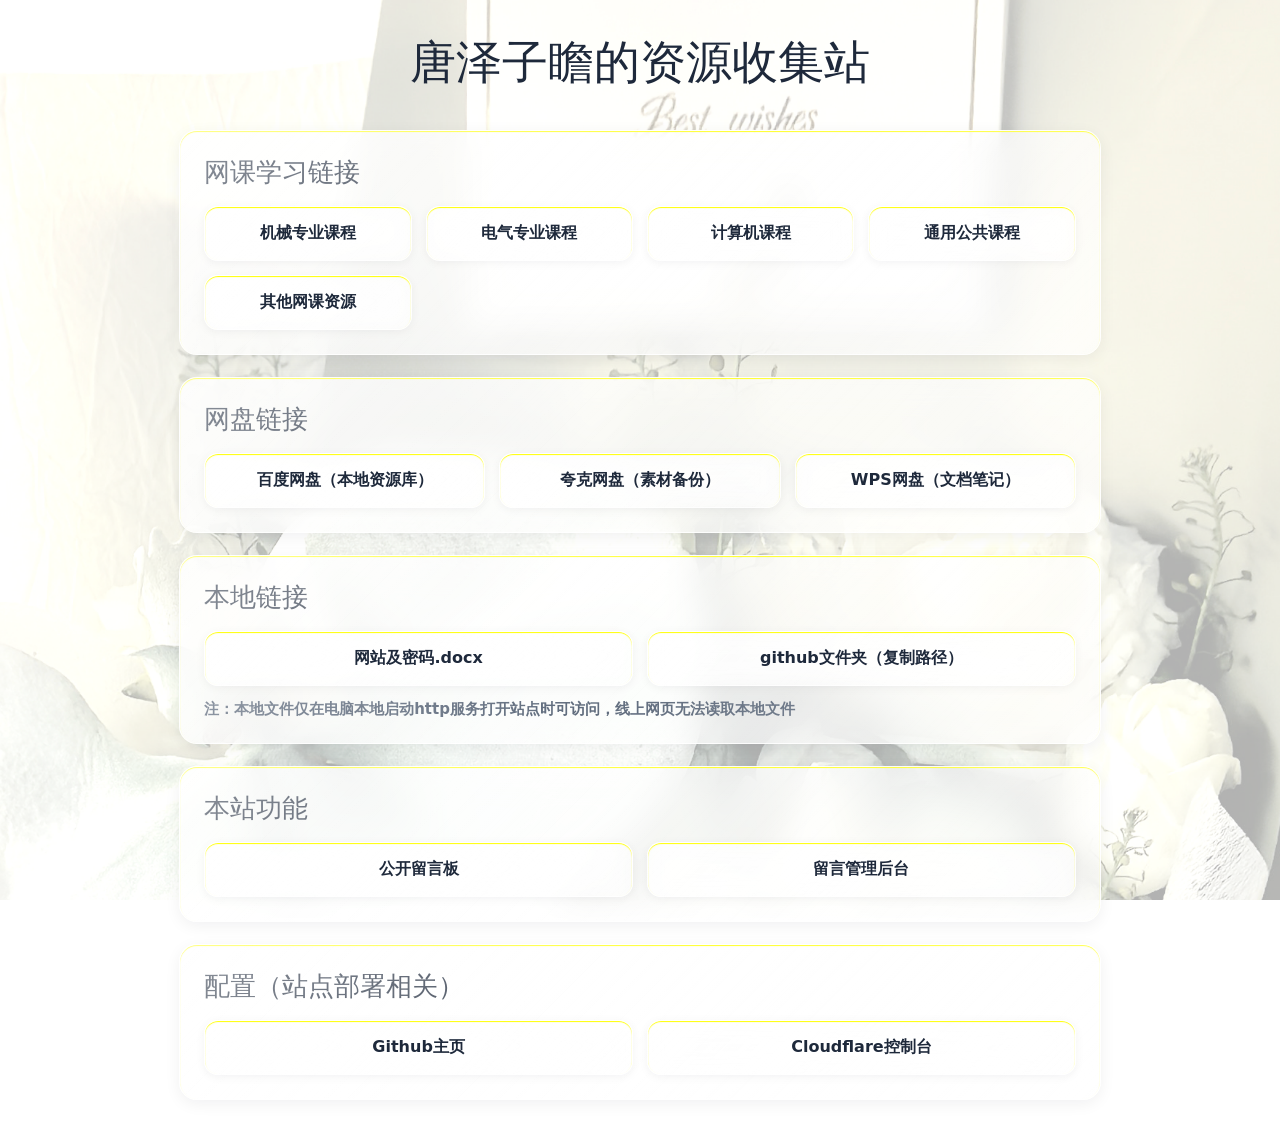
==== commit b08b7341: "站点内容自动更新 周日 2026/08/02 10:33:40.92" ====
--- a/index.html
+++ b/index.html
@@ -3,7 +3,7 @@
 <head>
 <meta charset="UTF-8">
 <meta name="viewport" content="width=device-width, initial-scale=1.0, maximum-scale=1.0, user-scalable=no">
-<link rel="icon" href="data:image/svg+xml,<svg xmlns='http://www.w3.org/2000/svg' viewBox='0 0 100 100'><text y='90' font-size='90'>📚</text></svg>">
+<link rel="icon" href="data:image/svg+xml,<svg xmlns='http://www.w3.org/2000/svg' viewBox='0 0 100 100'><text y='90' font-size='90'>📚</text>">
 <title>唐泽子瞻的资源收集站</title>
 <style>
 *{box-sizing:border-box;margin:0;padding:0}
@@ -47,7 +47,7 @@
     backdrop-filter: blur(16px) saturate(140%);
     -webkit-backdrop-filter: blur(16px) saturate(140%);
     border:1px solid rgba(255,255,255,0.85);
-    box-shadow: 0 4px 16px rgba(15, 23, 42, 0.06), inset 0 1px 1px rgba(255,255,255,0.8);
+    box-shadow: 0 4px 16px rgba(15, 23, 42, 0.06), inset 0 1px 1px rgba(255,255,0.8);
     transition:0.28s ease;
     position:relative;
     overflow:hidden;
@@ -61,7 +61,7 @@
     padding:1px;
     background:linear-gradient(135deg,rgba(255,255,255,0.9),rgba(255,255,255,0.25),rgba(255,255,255,0.7));
     -webkit-mask: linear-gradient(#fff 0 0) content-box, linear-gradient(#fff 0 0);
-    mask: linear-gradient(#fff 0 0) content-box, linear-gradient(#fff 0 0);
+    mask: linear-gradient(#fff 0 0);
     -webkit-mask-composite: xor;
     mask-composite: exclude;
     opacity:0.55;
@@ -81,7 +81,7 @@
 }
 .card-box:hover{
     transform: translateY(-3px);
-    box-shadow:0 14px 32px rgba(15, 23, 42, 0.10), inset 0 1px 1px rgba(255,255,255,0.9);
+    box-shadow:0 14px 32px rgba(15, 23, 42, 0.10), inset 0 1px 1px rgba(255,255,0.9);
 }
 .card-box h2{
     font-size:clamp(20px,4vw,26px);
@@ -109,7 +109,7 @@
     transition:0.26s ease;
     backdrop-filter: blur(10px);
     -webkit-backdrop-filter: blur(10px);
-    box-shadow:0 2px 10px rgba(15,23,42,0.05), inset 0 1px 1px rgba(255,255,255,0.75);
+    box-shadow:0 2px 10px rgba(15,23,42,0.05), inset 0 1px 1px rgba(255,255,0.75);
     position:relative;
     overflow:hidden;
     cursor:pointer;
@@ -129,7 +129,7 @@
 .card:hover{
     transform: translateY(-3px) scale(1.02);
     background:linear-gradient(135deg,rgba(255,255,255,0.75),rgba(255,255,255,0.52));
-    box-shadow:0 10px 24px rgba(15,23,42,0.09), inset 0 1px 1px rgba(255,255,255,0.85);
+    box-shadow:0 10px 24px rgba(15,23,42,0.09), inset 0 1px 1px rgba(255,255,0.85);
 }
 .card:active{
     transform: translateY(0px) scale(0.985);
@@ -177,7 +177,7 @@
             <a href="网站及密码.docx" class="card">网站及密码.docx</a>
             <div class="card" onclick="copyGithubPath()">github文件夹（复制路径）</div>
         </div>
-        <p>注：本地文件仅在电脑本地打开站点时可访问，线上网页无法读取本地文件</p>
+        <p>注：本地文件仅在电脑本地启动http服务打开站点时可访问，线上网页无法读取本地文件</p>
     </section>
 
     <!-- 板块4：本站功能 -->
@@ -214,13 +214,12 @@
 }
 
 /**
- * 通用唤起本地客户端函数
+ * 通用唤起本地客户端函数（新版blur监听，修复已开软件误报）
  * @param scheme 协议
  * @param webUrl 网页兜底地址
  * @param name 软件名称
  */
-function launchClient(scheme, webUrl, name){
-    // 如果本地文件模式，直接弹窗选择（绕过失效的visibility检测）
+function launchClient(scheme, webUrl, name) {
     if(isLocalFile){
         const select = confirm(`尝试唤起【${name}】客户端\n确认=尝试打开软件\n取消=打开网页版`);
         if(select){
@@ -230,32 +229,18 @@
         }
         return;
     }
-
-    // 线上网页（https）使用原有的页面可见性检测方案
-    let switched = false;
-    const timer = setTimeout(()=>{
-        if(!switched){
-            const confirmOpen = confirm(`无法唤起${name}客户端，是否打开网页版？`);
-            if(confirmOpen){
-                window.open(webUrl,"_blank");
-            }
+    // 直接唤起协议，不监听焦点，不抢窗口
+    window.location.href = scheme;
+    setTimeout(() => {
+        const confirmOpen = confirm(`如果没有打开${name}，是否需要打开网页版？`);
+        if (confirmOpen) {
+            window.open(webUrl, "_blank");
         }
-        document.removeEventListener("visibilitychange", visibilityHandler);
-    },1200);
-
-    function visibilityHandler(){
-        if(document.hidden){
-            switched = true;
-            clearTimeout(timer);
-            document.removeEventListener("visibilitychange", visibilityHandler);
-        }
-    }
-    document.addEventListener("visibilitychange", visibilityHandler);
-    window.location.href = scheme;
+    }, 2000);
 }
 
 /**
- * WPS专属唤起逻辑
+ * WPS专属唤起逻辑（同步新版blur方案）
  */
 function launchWps(){
     const wpsWeb = "https://www.kdocs.cn/space/644295476/311635169";
@@ -269,23 +254,21 @@
         return;
     }
 
-    let switched = false;
-    const timer = setTimeout(()=>{
-        if(!switched){
-            window.open(wpsWeb,"_blank");
+    const timeoutMs = 2000;
+    let fallbackTriggered = false;
+    const timer = setTimeout(() => {
+        fallbackTriggered = true;
+        const confirmOpen = confirm(`无法唤起WPS客户端，是否打开网页版？`);
+        if (confirmOpen) {
+            window.open(wpsWeb, "_blank");
         }
-        document.removeEventListener("visibilitychange", visibilityHandlerWps);
-    },1200);
-
-    function visibilityHandlerWps(){
-        if(document.hidden){
-            switched = true;
-            clearTimeout(timer);
-            document.removeEventListener("visibilitychange", visibilityHandlerWps);
-        }
-    }
-    document.addEventListener("visibilitychange", visibilityHandlerWps);
+    }, timeoutMs);
+
     window.location.href = "wps://";
+    window.addEventListener("blur", function onBlur() {
+        if (!fallbackTriggered) clearTimeout(timer);
+        window.removeEventListener("blur", onBlur);
+    }, { once:true });
 }
 
 /* 粒子动画 + 鼠标跟随反光变量注入 */
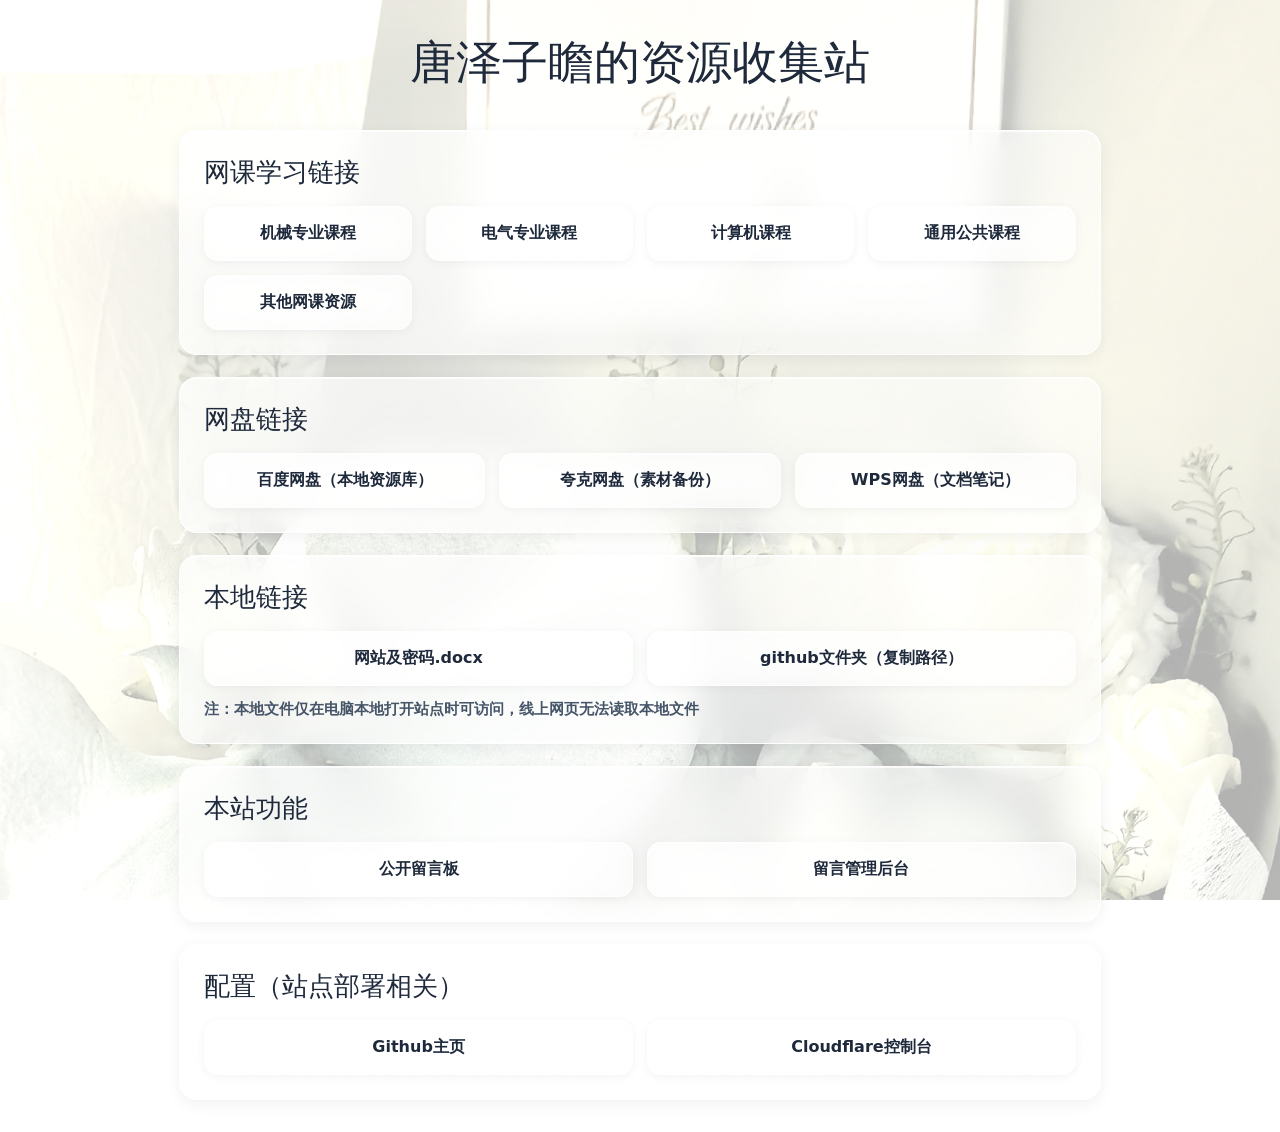
==== commit 31b33f3e: "站点内容自动更新 周日 2026/08/02 10:47:42.10" ====
--- a/index.html
+++ b/index.html
@@ -3,7 +3,7 @@
 <head>
 <meta charset="UTF-8">
 <meta name="viewport" content="width=device-width, initial-scale=1.0, maximum-scale=1.0, user-scalable=no">
-<link rel="icon" href="data:image/svg+xml,<svg xmlns='http://www.w3.org/2000/svg' viewBox='0 0 100 100'><text y='90' font-size='90'>📚</text>">
+<link rel="icon" href="data:image/svg+xml,<svg xmlns='http://www.w3.org/2000/svg' viewBox='0 0 100 100'><text y='90' font-size='90'>📚</text></svg>">
 <title>唐泽子瞻的资源收集站</title>
 <style>
 *{box-sizing:border-box;margin:0;padding:0}
@@ -47,7 +47,7 @@
     backdrop-filter: blur(16px) saturate(140%);
     -webkit-backdrop-filter: blur(16px) saturate(140%);
     border:1px solid rgba(255,255,255,0.85);
-    box-shadow: 0 4px 16px rgba(15, 23, 42, 0.06), inset 0 1px 1px rgba(255,255,0.8);
+    box-shadow: 0 4px 16px rgba(15, 23, 42, 0.06), inset 0 1px 1px rgba(255,255,255,0.8);
     transition:0.28s ease;
     position:relative;
     overflow:hidden;
@@ -61,7 +61,7 @@
     padding:1px;
     background:linear-gradient(135deg,rgba(255,255,255,0.9),rgba(255,255,255,0.25),rgba(255,255,255,0.7));
     -webkit-mask: linear-gradient(#fff 0 0) content-box, linear-gradient(#fff 0 0);
-    mask: linear-gradient(#fff 0 0);
+    mask: linear-gradient(#fff 0 0) content-box, linear-gradient(#fff 0 0);
     -webkit-mask-composite: xor;
     mask-composite: exclude;
     opacity:0.55;
@@ -81,7 +81,7 @@
 }
 .card-box:hover{
     transform: translateY(-3px);
-    box-shadow:0 14px 32px rgba(15, 23, 42, 0.10), inset 0 1px 1px rgba(255,255,0.9);
+    box-shadow:0 14px 32px rgba(15, 23, 42, 0.10), inset 0 1px 1px rgba(255,255,255,0.9);
 }
 .card-box h2{
     font-size:clamp(20px,4vw,26px);
@@ -109,7 +109,7 @@
     transition:0.26s ease;
     backdrop-filter: blur(10px);
     -webkit-backdrop-filter: blur(10px);
-    box-shadow:0 2px 10px rgba(15,23,42,0.05), inset 0 1px 1px rgba(255,255,0.75);
+    box-shadow:0 2px 10px rgba(15,23,42,0.05), inset 0 1px 1px rgba(255,255,255,0.75);
     position:relative;
     overflow:hidden;
     cursor:pointer;
@@ -129,7 +129,7 @@
 .card:hover{
     transform: translateY(-3px) scale(1.02);
     background:linear-gradient(135deg,rgba(255,255,255,0.75),rgba(255,255,255,0.52));
-    box-shadow:0 10px 24px rgba(15,23,42,0.09), inset 0 1px 1px rgba(255,255,0.85);
+    box-shadow:0 10px 24px rgba(15,23,42,0.09), inset 0 1px 1px rgba(255,255,255,0.85);
 }
 .card:active{
     transform: translateY(0px) scale(0.985);
@@ -177,7 +177,7 @@
             <a href="网站及密码.docx" class="card">网站及密码.docx</a>
             <div class="card" onclick="copyGithubPath()">github文件夹（复制路径）</div>
         </div>
-        <p>注：本地文件仅在电脑本地启动http服务打开站点时可访问，线上网页无法读取本地文件</p>
+        <p>注：本地文件仅在电脑本地打开站点时可访问，线上网页无法读取本地文件</p>
     </section>
 
     <!-- 板块4：本站功能 -->
@@ -214,12 +214,13 @@
 }
 
 /**
- * 通用唤起本地客户端函数（新版blur监听，修复已开软件误报）
+ * 通用唤起本地客户端函数
  * @param scheme 协议
  * @param webUrl 网页兜底地址
  * @param name 软件名称
  */
-function launchClient(scheme, webUrl, name) {
+function launchClient(scheme, webUrl, name){
+    // 如果本地文件模式，直接弹窗选择（绕过失效的visibility检测）
     if(isLocalFile){
         const select = confirm(`尝试唤起【${name}】客户端\n确认=尝试打开软件\n取消=打开网页版`);
         if(select){
@@ -229,18 +230,32 @@
         }
         return;
     }
-    // 直接唤起协议，不监听焦点，不抢窗口
+
+    // 线上网页（https）使用原有的页面可见性检测方案
+    let switched = false;
+    const timer = setTimeout(()=>{
+        if(!switched){
+            const confirmOpen = confirm(`无法唤起${name}客户端，是否打开网页版？`);
+            if(confirmOpen){
+                window.open(webUrl,"_blank");
+            }
+        }
+        document.removeEventListener("visibilitychange", visibilityHandler);
+    },1200);
+
+    function visibilityHandler(){
+        if(document.hidden){
+            switched = true;
+            clearTimeout(timer);
+            document.removeEventListener("visibilitychange", visibilityHandler);
+        }
+    }
+    document.addEventListener("visibilitychange", visibilityHandler);
     window.location.href = scheme;
-    setTimeout(() => {
-        const confirmOpen = confirm(`如果没有打开${name}，是否需要打开网页版？`);
-        if (confirmOpen) {
-            window.open(webUrl, "_blank");
-        }
-    }, 2000);
 }
 
 /**
- * WPS专属唤起逻辑（同步新版blur方案）
+ * WPS专属唤起逻辑
  */
 function launchWps(){
     const wpsWeb = "https://www.kdocs.cn/space/644295476/311635169";
@@ -254,21 +269,23 @@
         return;
     }
 
-    const timeoutMs = 2000;
-    let fallbackTriggered = false;
-    const timer = setTimeout(() => {
-        fallbackTriggered = true;
-        const confirmOpen = confirm(`无法唤起WPS客户端，是否打开网页版？`);
-        if (confirmOpen) {
-            window.open(wpsWeb, "_blank");
-        }
-    }, timeoutMs);
-
+    let switched = false;
+    const timer = setTimeout(()=>{
+        if(!switched){
+            window.open(wpsWeb,"_blank");
+        }
+        document.removeEventListener("visibilitychange", visibilityHandlerWps);
+    },1200);
+
+    function visibilityHandlerWps(){
+        if(document.hidden){
+            switched = true;
+            clearTimeout(timer);
+            document.removeEventListener("visibilitychange", visibilityHandlerWps);
+        }
+    }
+    document.addEventListener("visibilitychange", visibilityHandlerWps);
     window.location.href = "wps://";
-    window.addEventListener("blur", function onBlur() {
-        if (!fallbackTriggered) clearTimeout(timer);
-        window.removeEventListener("blur", onBlur);
-    }, { once:true });
 }
 
 /* 粒子动画 + 鼠标跟随反光变量注入 */
